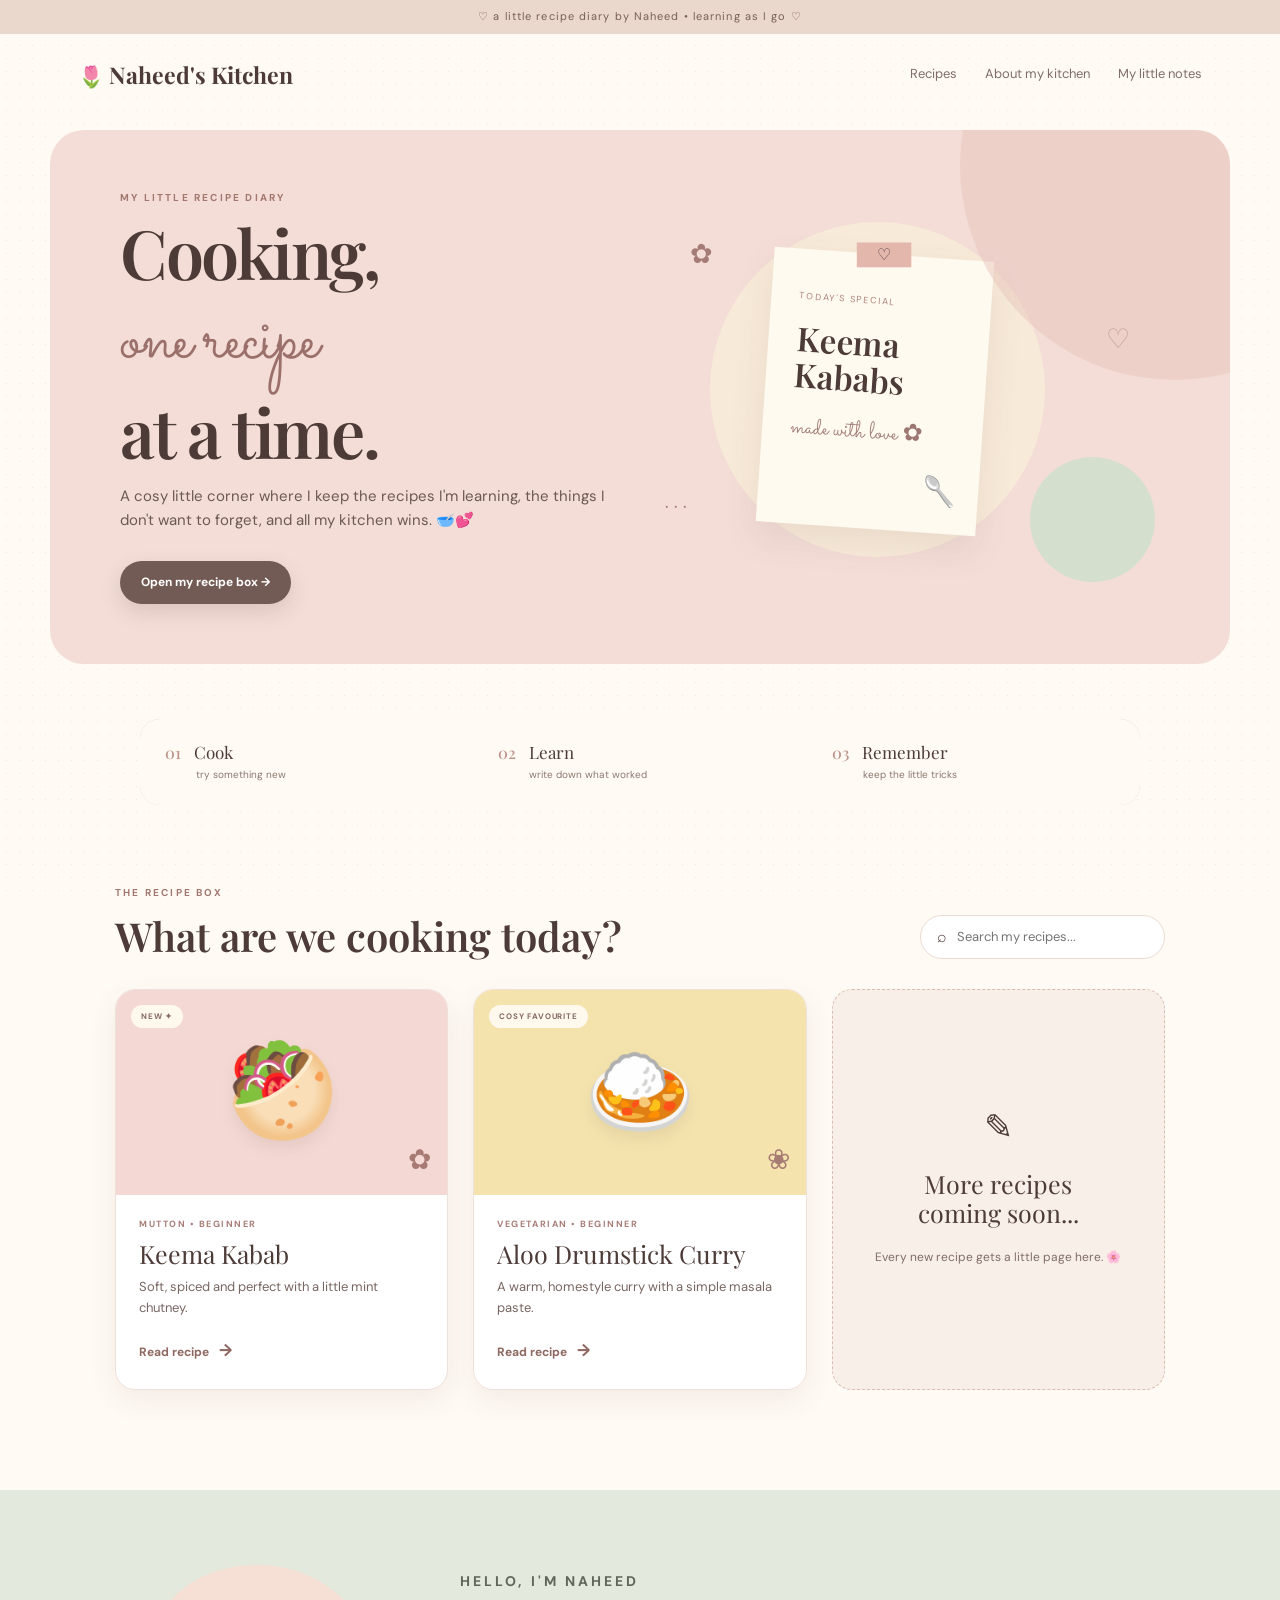
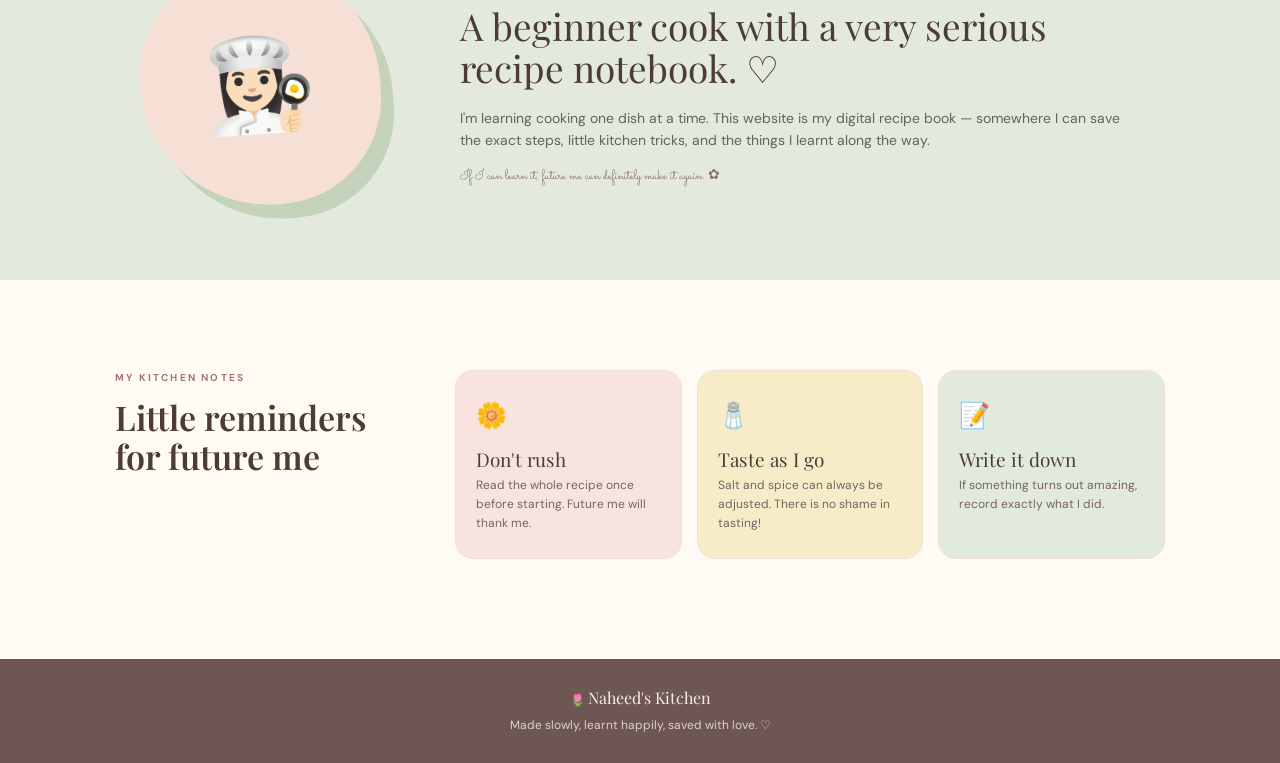
==== index.html @ 2483465f "Add files via upload" ====
<!DOCTYPE html>
<html lang="en">
<head>
  <meta charset="UTF-8">
  <meta name="viewport" content="width=device-width, initial-scale=1.0">
  <title>Naheed's Kitchen 🌸</title>
  <link rel="stylesheet" href="style.css">
</head>
<body><div class="top-note">♡ a little recipe diary by Naheed • learning as I go ♡</div><header class="site-header"><a class="logo" href="index.html"><span>🌷</span> Naheed's Kitchen</a><nav><a href="#recipes">Recipes</a><a href="#about">About my kitchen</a><a href="#notes">My little notes</a></nav></header><main><section class="hero"><div><p class="eyebrow">MY LITTLE RECIPE DIARY</p><h1>Cooking,<br><em>one recipe</em><br>at a time.</h1><p class="hero-text">A cosy little corner where I keep the recipes I'm learning, the things I don't want to forget, and all my kitchen wins. 🥣💕</p><a class="button" href="#recipes">Open my recipe box →</a></div><div class="hero-art"><div class="blob blob-one"></div><div class="blob blob-two"></div><div class="recipe-paper"><div class="paper-tape">♡</div><p class="paper-small">TODAY'S SPECIAL</p><h2>Keema<br>Kababs</h2><div class="scribble">made with love ✿</div><span class="paper-spoon">🥄</span></div><span class="doodle doodle-one">✿</span><span class="doodle doodle-two">♡</span><span class="doodle doodle-three">· · ·</span></div></section><section class="intro-strip"><div><span>01</span><strong>Cook</strong><small>try something new</small></div><div><span>02</span><strong>Learn</strong><small>write down what worked</small></div><div><span>03</span><strong>Remember</strong><small>keep the little tricks</small></div></section><section id="recipes" class="recipes-section"><div class="section-heading"><div><p class="eyebrow">THE RECIPE BOX</p><h2>What are we cooking today?</h2></div><div class="search-wrap"><span>⌕</span><input id="search" type="search" placeholder="Search my recipes..."></div></div><div id="recipe-grid" class="recipe-grid"><a class="recipe-card card-pink" data-name="keema kabab mutton beginner" href="recipes/01-keema-kabab.html"><div class="card-visual"><span class="pin">NEW ✦</span><div class="food-placeholder">🥙</div><span class="flower">✿</span></div><div class="card-content"><p class="card-category">MUTTON • BEGINNER</p><h3>Keema Kabab</h3><p>Soft, spiced and perfect with a little mint chutney.</p><span class="read">Read recipe <b>→</b></span></div></a><a class="recipe-card card-yellow" data-name="aloo drumstick curry vegetarian beginner" href="recipes/02-aloo-drumstick.html"><div class="card-visual"><span class="pin">COSY FAVOURITE</span><div class="food-placeholder">🍛</div><span class="flower">❀</span></div><div class="card-content"><p class="card-category">VEGETARIAN • BEGINNER</p><h3>Aloo Drumstick Curry</h3><p>A warm, homestyle curry with a simple masala paste.</p><span class="read">Read recipe <b>→</b></span></div></a><div class="coming-card"><span>✎</span><h3>More recipes<br>coming soon...</h3><p>Every new recipe gets a little page here. 🌸</p></div></div><p id="no-results" class="no-results">No recipe found — perhaps it's still cooking? 🥣</p></section><section id="about" class="about-section"><div class="about-card"><div class="about-photo">👩🏻‍🍳</div><div><p class="eyebrow">HELLO, I'M NAHEED</p><h2>A beginner cook with a very serious recipe notebook. ♡</h2><p>I'm learning cooking one dish at a time. This website is my digital recipe book — somewhere I can save the exact steps, little kitchen tricks, and the things I learnt along the way.</p><p class="hand-note">If I can learn it, future me can definitely make it again. ✿</p></div></div></section><section id="notes" class="notes-section"><div class="notes-title"><p class="eyebrow">MY KITCHEN NOTES</p><h2>Little reminders for future me</h2></div><div class="notes-grid"><div class="note"><span>🌼</span><h3>Don't rush</h3><p>Read the whole recipe once before starting. Future me will thank me.</p></div><div class="note"><span>🧂</span><h3>Taste as I go</h3><p>Salt and spice can always be adjusted. There is no shame in tasting!</p></div><div class="note"><span>📝</span><h3>Write it down</h3><p>If something turns out amazing, record exactly what I did.</p></div></div></section></main><footer><div>🌷 <strong>Naheed's Kitchen</strong></div><p>Made slowly, learnt happily, saved with love. ♡</p></footer><script src="script.js"></script></body>
</html>
---- style.css ----
@import url('https://fonts.googleapis.com/css2?family=DM+Sans:wght@400;500;600;700&family=Playfair+Display:wght@500;600;700&family=Sacramento&display=swap');
:root{--cream:#fffaf4;--white:#fffdf9;--ink:#4d3b38;--muted:#806d67;--rose:#e9beb7;--blush:#f5d9d4;--peach:#f5cdb5;--butter:#f2dfaa;--sage:#d4dfcd;--brown:#735b55}
*{box-sizing:border-box}html{scroll-behavior:smooth}body{margin:0;background:var(--cream);color:var(--ink);font-family:'DM Sans',sans-serif;line-height:1.6}body:before{content:'';position:fixed;inset:0;pointer-events:none;opacity:.2;background-image:radial-gradient(#b99a90 .45px,transparent .45px);background-size:13px 13px;z-index:-1}a{text-decoration:none;color:inherit}.top-note{text-align:center;background:#ead8cc;color:#785f58;font-size:11px;letter-spacing:.1em;padding:8px}.site-header{max-width:1180px;margin:auto;padding:25px 28px;display:flex;justify-content:space-between;align-items:center}.logo{font:700 23px 'Playfair Display',serif}.logo span{font-size:21px}nav{display:flex;gap:28px;font-size:13px;color:var(--muted)}nav a:hover{color:#ae776f}.hero{max-width:1180px;margin:15px auto 55px;padding:60px 70px;display:grid;grid-template-columns:1fr 1fr;align-items:center;overflow:hidden;border-radius:34px;background:#f3ddd6;position:relative}.hero:after{content:'';position:absolute;width:430px;height:430px;border-radius:50%;background:#e8c5bd;right:-160px;top:-180px;opacity:.5}.eyebrow{font-size:10px;letter-spacing:.22em;font-weight:700;color:#a27770;margin:0 0 12px}.hero h1{font:600 68px/1.01 'Playfair Display',serif;margin:0 0 18px;letter-spacing:-.035em}.hero h1 em{font:400 1.12em 'Sacramento',cursive;color:#9b706b}.hero-text{max-width:510px;color:#6d5954;font-size:15px}.button{display:inline-block;margin-top:14px;background:var(--brown);color:#fff;padding:12px 21px;border-radius:30px;font-size:12px;font-weight:700;box-shadow:0 8px 20px #765d5830}.hero-art{height:370px;position:relative}.blob{position:absolute;border-radius:50%}.blob-one{width:335px;height:335px;background:#f8ead8;left:70px;top:10px}.blob-two{width:125px;height:125px;background:var(--sage);right:5px;bottom:0}.recipe-paper{position:absolute;background:#fffaf0;width:220px;height:275px;left:125px;top:42px;transform:rotate(4deg);padding:40px 28px;box-shadow:0 15px 35px #765d581c}.paper-tape{position:absolute;top:-12px;left:82px;background:#e4b7ad;width:55px;height:25px;text-align:center;transform:rotate(-4deg)}.paper-small{font-size:9px;letter-spacing:.2em;color:#ad8178;margin:0}.recipe-paper h2{font:600 33px/1.08 'Playfair Display',serif;margin:18px 0}.scribble{font:24px 'Sacramento',cursive;color:#9d7771}.paper-spoon{position:absolute;right:22px;bottom:18px;font-size:28px}.doodle{position:absolute;color:#a47c75;font-size:27px}.doodle-one{top:20px;left:50px}.doodle-two{right:30px;top:105px}.doodle-three{left:25px;bottom:60px;font-size:18px}.intro-strip{max-width:1000px;margin:0 auto 80px;display:grid;grid-template-columns:repeat(3,1fr);background:#dfc9bd;border-radius:20px;overflow:hidden}.intro-strip div{background:#fffaf4;padding:22px 25px}.intro-strip span{font:500 16px 'Playfair Display';color:#bd938a;margin-right:13px}.intro-strip strong{font:17px 'Playfair Display'}.intro-strip small{display:block;margin-left:31px;color:#8b7771;font-size:10px}.recipes-section,.notes-section{max-width:1100px;margin:0 auto 100px;padding:0 25px}.section-heading{display:flex;justify-content:space-between;align-items:end;margin-bottom:30px}.section-heading h2,.notes-title h2{font:600 40px/1.15 'Playfair Display';margin:0}.search-wrap{background:#fff;border:1px solid #eadbd3;border-radius:30px;padding:8px 16px;display:flex;align-items:center;gap:8px;width:245px}.search-wrap input{border:0;outline:0;background:transparent;width:100%;font:13px 'DM Sans';color:var(--ink)}.recipe-grid{display:grid;grid-template-columns:repeat(3,1fr);gap:25px}.recipe-card{background:#fff;border-radius:20px;overflow:hidden;border:1px solid #eee1da;transition:.25s;box-shadow:0 10px 28px #6f514916}.recipe-card:hover{transform:translateY(-6px);box-shadow:0 16px 34px #6f514921}.card-visual{height:205px;position:relative;display:flex;align-items:center;justify-content:center}.card-pink .card-visual{background:#f4d8d3}.card-yellow .card-visual{background:#f4e3ad}.food-placeholder{font-size:90px;filter:drop-shadow(0 8px 7px #6f514918)}.pin{position:absolute;top:15px;left:15px;background:#fff8ed;border-radius:20px;padding:5px 10px;font-size:8px;letter-spacing:.1em;color:#846a62;font-weight:700}.flower{position:absolute;right:16px;bottom:12px;font-size:28px;color:#a77a74}.card-content{padding:22px 23px 25px}.card-category{font-size:9px;letter-spacing:.17em;font-weight:700;color:#a77d76;margin:0 0 6px}.card-content h3{font:25px 'Playfair Display';margin:0 0 7px}.card-content p:not(.card-category){font-size:13px;color:#786661;margin:0 0 18px}.read{font-size:12px;font-weight:700;color:#8e6861}.read b{font-size:17px;margin-left:7px}.coming-card{border:1.5px dashed #d7bdb4;border-radius:20px;padding:30px;background:#f8efe8;display:flex;flex-direction:column;justify-content:center;min-height:380px;text-align:center}.coming-card>span{font-size:35px}.coming-card h3{font:25px/1.15 'Playfair Display';margin:15px 0 8px}.coming-card p{font-size:12px;color:#806d67}.no-results{display:none;text-align:center;padding:30px;color:#846f69}.about-section{background:#e3e9dc;padding:75px 25px;margin-bottom:90px}.about-card{max-width:1000px;margin:auto;display:grid;grid-template-columns:260px 1fr;gap:60px;align-items:center}.about-photo{width:240px;height:240px;border-radius:48% 52% 45% 55%;background:#f6dfd4;display:grid;place-items:center;font-size:90px;transform:rotate(-4deg);box-shadow:12px 15px 0 #c5d2bc}.about-card h2{font:37px/1.15 'Playfair Display';margin:0 0 17px}.about-card p{font-size:14px;color:#5f665a}.hand-note{font:27px 'Sacramento';color:#897267!important}.notes-section{display:grid;grid-template-columns:280px 1fr;gap:60px}.notes-title h2{font-size:34px}.notes-grid{display:grid;grid-template-columns:repeat(3,1fr);gap:15px}.note{background:#fff;border-radius:18px;padding:25px 20px;border:1px solid #eee0d9}.note:nth-child(1){background:#f8e3df}.note:nth-child(2){background:#f6edc8}.note:nth-child(3){background:#e2eadc}.note span{font-size:25px}.note h3{font:19px 'Playfair Display';margin:10px 0 4px}.note p{font-size:12px;color:#75655f;margin:0}footer{background:#6e5752;color:#f8eee9;padding:28px;text-align:center;font-size:12px}footer strong{font:16px 'Playfair Display'}footer p{margin:5px 0 0;opacity:.8}@media(max-width:850px){.site-header{padding:20px}.site-header nav{display:none}.hero{grid-template-columns:1fr;padding:45px 30px}.hero h1{font-size:56px}.hero-art{margin-top:25px;height:330px}.recipe-paper{left:50%;transform:translateX(-50%) rotate(4deg)}.blob-one{left:50%;transform:translateX(-50%)}.intro-strip{margin-left:20px;margin-right:20px}.recipe-grid{grid-template-columns:1fr 1fr}.about-card{grid-template-columns:1fr;gap:30px}.about-photo{margin:auto}.notes-section{grid-template-columns:1fr}.notes-grid{grid-template-columns:1fr 1fr}}@media(max-width:560px){.hero{margin:10px 12px 45px;border-radius:25px}.hero h1{font-size:48px}.hero-art{height:290px}.recipe-paper{width:195px;height:245px;padding:35px 23px}.recipe-paper h2{font-size:29px}.intro-strip{grid-template-columns:1fr;margin-bottom:55px}.intro-strip div{padding:15px 20px}.recipe-grid,.notes-grid{grid-template-columns:1fr}.section-heading{display:block}.section-heading h2{font-size:32px;margin-bottom:20px}.search-wrap{width:100%}.about-card h2{font-size:31px}.recipes-section,.notes-section{margin-bottom:65px}}
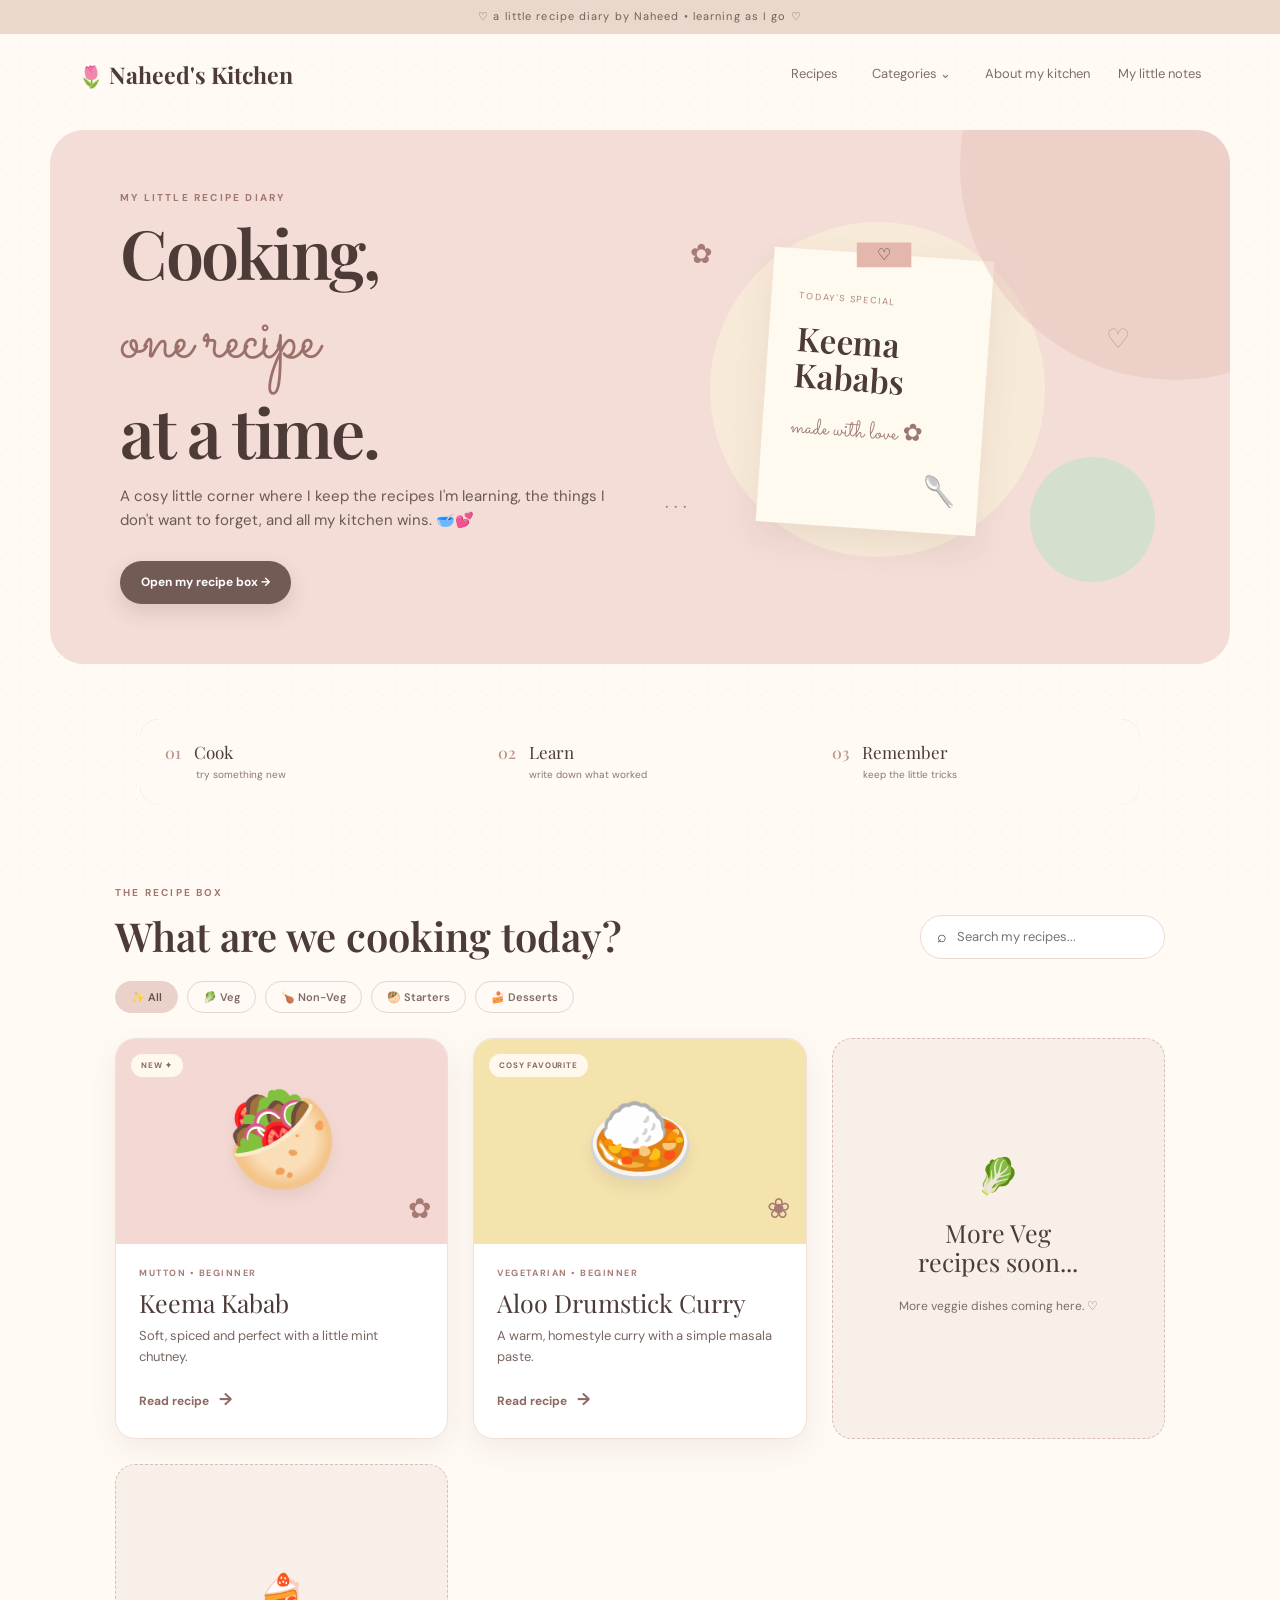
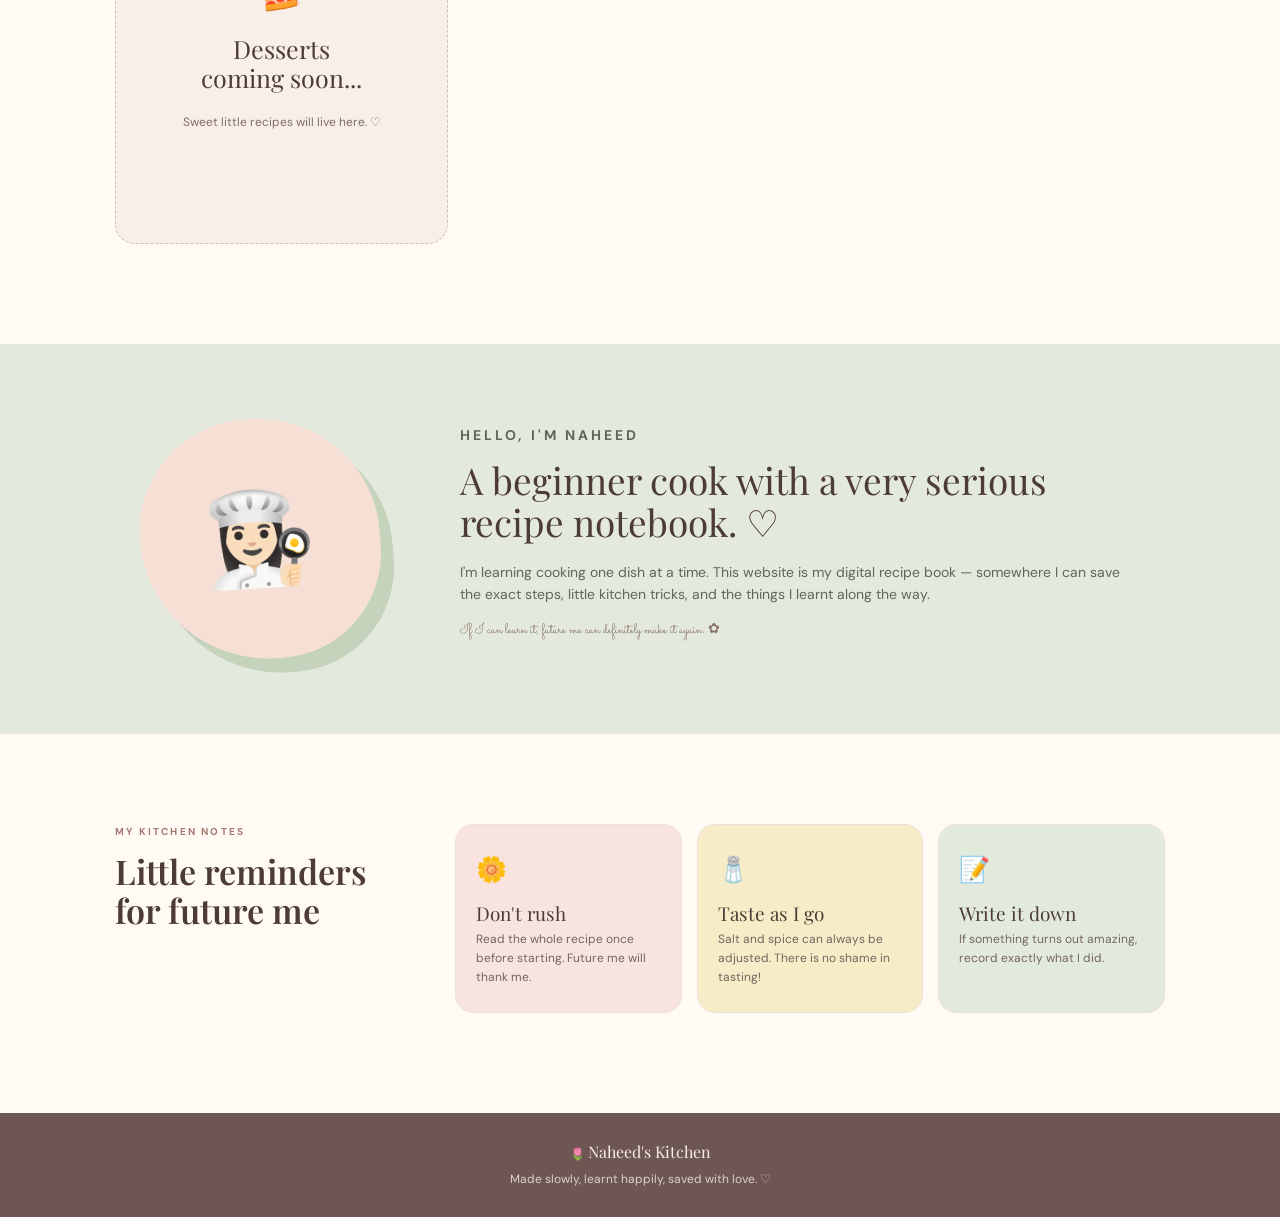
==== commit 8b4dda57: "Add files via upload" ====
--- a/index.html
+++ b/index.html
@@ -6,5 +6,25 @@
   <title>Naheed's Kitchen 🌸</title>
   <link rel="stylesheet" href="style.css">
 </head>
-<body><div class="top-note">♡ a little recipe diary by Naheed • learning as I go ♡</div><header class="site-header"><a class="logo" href="index.html"><span>🌷</span> Naheed's Kitchen</a><nav><a href="#recipes">Recipes</a><a href="#about">About my kitchen</a><a href="#notes">My little notes</a></nav></header><main><section class="hero"><div><p class="eyebrow">MY LITTLE RECIPE DIARY</p><h1>Cooking,<br><em>one recipe</em><br>at a time.</h1><p class="hero-text">A cosy little corner where I keep the recipes I'm learning, the things I don't want to forget, and all my kitchen wins. 🥣💕</p><a class="button" href="#recipes">Open my recipe box →</a></div><div class="hero-art"><div class="blob blob-one"></div><div class="blob blob-two"></div><div class="recipe-paper"><div class="paper-tape">♡</div><p class="paper-small">TODAY'S SPECIAL</p><h2>Keema<br>Kababs</h2><div class="scribble">made with love ✿</div><span class="paper-spoon">🥄</span></div><span class="doodle doodle-one">✿</span><span class="doodle doodle-two">♡</span><span class="doodle doodle-three">· · ·</span></div></section><section class="intro-strip"><div><span>01</span><strong>Cook</strong><small>try something new</small></div><div><span>02</span><strong>Learn</strong><small>write down what worked</small></div><div><span>03</span><strong>Remember</strong><small>keep the little tricks</small></div></section><section id="recipes" class="recipes-section"><div class="section-heading"><div><p class="eyebrow">THE RECIPE BOX</p><h2>What are we cooking today?</h2></div><div class="search-wrap"><span>⌕</span><input id="search" type="search" placeholder="Search my recipes..."></div></div><div id="recipe-grid" class="recipe-grid"><a class="recipe-card card-pink" data-name="keema kabab mutton beginner" href="recipes/01-keema-kabab.html"><div class="card-visual"><span class="pin">NEW ✦</span><div class="food-placeholder">🥙</div><span class="flower">✿</span></div><div class="card-content"><p class="card-category">MUTTON • BEGINNER</p><h3>Keema Kabab</h3><p>Soft, spiced and perfect with a little mint chutney.</p><span class="read">Read recipe <b>→</b></span></div></a><a class="recipe-card card-yellow" data-name="aloo drumstick curry vegetarian beginner" href="recipes/02-aloo-drumstick.html"><div class="card-visual"><span class="pin">COSY FAVOURITE</span><div class="food-placeholder">🍛</div><span class="flower">❀</span></div><div class="card-content"><p class="card-category">VEGETARIAN • BEGINNER</p><h3>Aloo Drumstick Curry</h3><p>A warm, homestyle curry with a simple masala paste.</p><span class="read">Read recipe <b>→</b></span></div></a><div class="coming-card"><span>✎</span><h3>More recipes<br>coming soon...</h3><p>Every new recipe gets a little page here. 🌸</p></div></div><p id="no-results" class="no-results">No recipe found — perhaps it's still cooking? 🥣</p></section><section id="about" class="about-section"><div class="about-card"><div class="about-photo">👩🏻‍🍳</div><div><p class="eyebrow">HELLO, I'M NAHEED</p><h2>A beginner cook with a very serious recipe notebook. ♡</h2><p>I'm learning cooking one dish at a time. This website is my digital recipe book — somewhere I can save the exact steps, little kitchen tricks, and the things I learnt along the way.</p><p class="hand-note">If I can learn it, future me can definitely make it again. ✿</p></div></div></section><section id="notes" class="notes-section"><div class="notes-title"><p class="eyebrow">MY KITCHEN NOTES</p><h2>Little reminders for future me</h2></div><div class="notes-grid"><div class="note"><span>🌼</span><h3>Don't rush</h3><p>Read the whole recipe once before starting. Future me will thank me.</p></div><div class="note"><span>🧂</span><h3>Taste as I go</h3><p>Salt and spice can always be adjusted. There is no shame in tasting!</p></div><div class="note"><span>📝</span><h3>Write it down</h3><p>If something turns out amazing, record exactly what I did.</p></div></div></section></main><footer><div>🌷 <strong>Naheed's Kitchen</strong></div><p>Made slowly, learnt happily, saved with love. ♡</p></footer><script src="script.js"></script></body>
+<body><div class="top-note">♡ a little recipe diary by Naheed • learning as I go ♡</div><header class="site-header"><a class="logo" href="index.html"><span>🌷</span> Naheed's Kitchen</a><nav>
+<a href="#recipes">Recipes</a>
+<div class="category-menu"><button class="category-button">Categories ⌄</button>
+<div class="category-dropdown">
+<a href="#recipes" data-filter="all">✨ All Recipes</a>
+<a href="#recipes" data-filter="veg">🥬 Veg</a>
+<a href="#recipes" data-filter="nonveg">🍗 Non-Veg</a>
+<a href="#recipes" data-filter="starter">🥙 Starters</a>
+<a href="#recipes" data-filter="dessert">🍰 Desserts</a>
+</div></div>
+<a href="#about">About my kitchen</a><a href="#notes">My little notes</a></nav></header><main><section class="hero"><div><p class="eyebrow">MY LITTLE RECIPE DIARY</p><h1>Cooking,<br><em>one recipe</em><br>at a time.</h1><p class="hero-text">A cosy little corner where I keep the recipes I'm learning, the things I don't want to forget, and all my kitchen wins. 🥣💕</p><a class="button" href="#recipes">Open my recipe box →</a></div><div class="hero-art"><div class="blob blob-one"></div><div class="blob blob-two"></div><div class="recipe-paper"><div class="paper-tape">♡</div><p class="paper-small">TODAY'S SPECIAL</p><h2>Keema<br>Kababs</h2><div class="scribble">made with love ✿</div><span class="paper-spoon">🥄</span></div><span class="doodle doodle-one">✿</span><span class="doodle doodle-two">♡</span><span class="doodle doodle-three">· · ·</span></div></section><section class="intro-strip"><div><span>01</span><strong>Cook</strong><small>try something new</small></div><div><span>02</span><strong>Learn</strong><small>write down what worked</small></div><div><span>03</span><strong>Remember</strong><small>keep the little tricks</small></div></section><section id="recipes" class="recipes-section"><div class="section-heading"><div><p class="eyebrow">THE RECIPE BOX</p><h2>What are we cooking today?</h2></div><div class="search-wrap"><span>⌕</span><input id="search" type="search" placeholder="Search my recipes..."></div></div><div class="category-pills">
+<button class="active" data-filter="all">✨ All</button>
+<button data-filter="veg">🥬 Veg</button>
+<button data-filter="nonveg">🍗 Non-Veg</button>
+<button data-filter="starter">🥙 Starters</button>
+<button data-filter="dessert">🍰 Desserts</button>
+</div>
+<div id="recipe-grid" class="recipe-grid"><a class="recipe-card card-pink" data-name="keema kabab mutton beginner nonveg starter" data-category="nonveg starter" href="recipes/01-keema-kabab.html"><div class="card-visual"><span class="pin">NEW ✦</span><div class="food-placeholder">🥙</div><span class="flower">✿</span></div><div class="card-content"><p class="card-category">MUTTON • BEGINNER</p><h3>Keema Kabab</h3><p>Soft, spiced and perfect with a little mint chutney.</p><span class="read">Read recipe <b>→</b></span></div></a><a class="recipe-card card-yellow" data-name="aloo drumstick curry vegetarian beginner veg" data-category="veg" href="recipes/02-aloo-drumstick.html"><div class="card-visual"><span class="pin">COSY FAVOURITE</span><div class="food-placeholder">🍛</div><span class="flower">❀</span></div><div class="card-content"><p class="card-category">VEGETARIAN • BEGINNER</p><h3>Aloo Drumstick Curry</h3><p>A warm, homestyle curry with a simple masala paste.</p><span class="read">Read recipe <b>→</b></span></div></a><div class="coming-card category-coming" data-category="veg"><span>🥬</span>
+<h3>More Veg<br>recipes soon...</h3><p>More veggie dishes coming here. ♡</p></div>
+<div class="coming-card category-coming" data-category="dessert"><span>🍰</span>
+<h3>Desserts<br>coming soon...</h3><p>Sweet little recipes will live here. ♡</p></div></div><p id="no-results" class="no-results">No recipe found — perhaps it's still cooking? 🥣</p></section><section id="about" class="about-section"><div class="about-card"><div class="about-photo">👩🏻‍🍳</div><div><p class="eyebrow">HELLO, I'M NAHEED</p><h2>A beginner cook with a very serious recipe notebook. ♡</h2><p>I'm learning cooking one dish at a time. This website is my digital recipe book — somewhere I can save the exact steps, little kitchen tricks, and the things I learnt along the way.</p><p class="hand-note">If I can learn it, future me can definitely make it again. ✿</p></div></div></section><section id="notes" class="notes-section"><div class="notes-title"><p class="eyebrow">MY KITCHEN NOTES</p><h2>Little reminders for future me</h2></div><div class="notes-grid"><div class="note"><span>🌼</span><h3>Don't rush</h3><p>Read the whole recipe once before starting. Future me will thank me.</p></div><div class="note"><span>🧂</span><h3>Taste as I go</h3><p>Salt and spice can always be adjusted. There is no shame in tasting!</p></div><div class="note"><span>📝</span><h3>Write it down</h3><p>If something turns out amazing, record exactly what I did.</p></div></div></section></main><footer><div>🌷 <strong>Naheed's Kitchen</strong></div><p>Made slowly, learnt happily, saved with love. ♡</p></footer><script src="script.js"></script></body>
 </html>
--- a/style.css
+++ b/style.css
@@ -1,3 +1,13 @@
 @import url('https://fonts.googleapis.com/css2?family=DM+Sans:wght@400;500;600;700&family=Playfair+Display:wght@500;600;700&family=Sacramento&display=swap');
 :root{--cream:#fffaf4;--white:#fffdf9;--ink:#4d3b38;--muted:#806d67;--rose:#e9beb7;--blush:#f5d9d4;--peach:#f5cdb5;--butter:#f2dfaa;--sage:#d4dfcd;--brown:#735b55}
 *{box-sizing:border-box}html{scroll-behavior:smooth}body{margin:0;background:var(--cream);color:var(--ink);font-family:'DM Sans',sans-serif;line-height:1.6}body:before{content:'';position:fixed;inset:0;pointer-events:none;opacity:.2;background-image:radial-gradient(#b99a90 .45px,transparent .45px);background-size:13px 13px;z-index:-1}a{text-decoration:none;color:inherit}.top-note{text-align:center;background:#ead8cc;color:#785f58;font-size:11px;letter-spacing:.1em;padding:8px}.site-header{max-width:1180px;margin:auto;padding:25px 28px;display:flex;justify-content:space-between;align-items:center}.logo{font:700 23px 'Playfair Display',serif}.logo span{font-size:21px}nav{display:flex;gap:28px;font-size:13px;color:var(--muted)}nav a:hover{color:#ae776f}.hero{max-width:1180px;margin:15px auto 55px;padding:60px 70px;display:grid;grid-template-columns:1fr 1fr;align-items:center;overflow:hidden;border-radius:34px;background:#f3ddd6;position:relative}.hero:after{content:'';position:absolute;width:430px;height:430px;border-radius:50%;background:#e8c5bd;right:-160px;top:-180px;opacity:.5}.eyebrow{font-size:10px;letter-spacing:.22em;font-weight:700;color:#a27770;margin:0 0 12px}.hero h1{font:600 68px/1.01 'Playfair Display',serif;margin:0 0 18px;letter-spacing:-.035em}.hero h1 em{font:400 1.12em 'Sacramento',cursive;color:#9b706b}.hero-text{max-width:510px;color:#6d5954;font-size:15px}.button{display:inline-block;margin-top:14px;background:var(--brown);color:#fff;padding:12px 21px;border-radius:30px;font-size:12px;font-weight:700;box-shadow:0 8px 20px #765d5830}.hero-art{height:370px;position:relative}.blob{position:absolute;border-radius:50%}.blob-one{width:335px;height:335px;background:#f8ead8;left:70px;top:10px}.blob-two{width:125px;height:125px;background:var(--sage);right:5px;bottom:0}.recipe-paper{position:absolute;background:#fffaf0;width:220px;height:275px;left:125px;top:42px;transform:rotate(4deg);padding:40px 28px;box-shadow:0 15px 35px #765d581c}.paper-tape{position:absolute;top:-12px;left:82px;background:#e4b7ad;width:55px;height:25px;text-align:center;transform:rotate(-4deg)}.paper-small{font-size:9px;letter-spacing:.2em;color:#ad8178;margin:0}.recipe-paper h2{font:600 33px/1.08 'Playfair Display',serif;margin:18px 0}.scribble{font:24px 'Sacramento',cursive;color:#9d7771}.paper-spoon{position:absolute;right:22px;bottom:18px;font-size:28px}.doodle{position:absolute;color:#a47c75;font-size:27px}.doodle-one{top:20px;left:50px}.doodle-two{right:30px;top:105px}.doodle-three{left:25px;bottom:60px;font-size:18px}.intro-strip{max-width:1000px;margin:0 auto 80px;display:grid;grid-template-columns:repeat(3,1fr);background:#dfc9bd;border-radius:20px;overflow:hidden}.intro-strip div{background:#fffaf4;padding:22px 25px}.intro-strip span{font:500 16px 'Playfair Display';color:#bd938a;margin-right:13px}.intro-strip strong{font:17px 'Playfair Display'}.intro-strip small{display:block;margin-left:31px;color:#8b7771;font-size:10px}.recipes-section,.notes-section{max-width:1100px;margin:0 auto 100px;padding:0 25px}.section-heading{display:flex;justify-content:space-between;align-items:end;margin-bottom:30px}.section-heading h2,.notes-title h2{font:600 40px/1.15 'Playfair Display';margin:0}.search-wrap{background:#fff;border:1px solid #eadbd3;border-radius:30px;padding:8px 16px;display:flex;align-items:center;gap:8px;width:245px}.search-wrap input{border:0;outline:0;background:transparent;width:100%;font:13px 'DM Sans';color:var(--ink)}.recipe-grid{display:grid;grid-template-columns:repeat(3,1fr);gap:25px}.recipe-card{background:#fff;border-radius:20px;overflow:hidden;border:1px solid #eee1da;transition:.25s;box-shadow:0 10px 28px #6f514916}.recipe-card:hover{transform:translateY(-6px);box-shadow:0 16px 34px #6f514921}.card-visual{height:205px;position:relative;display:flex;align-items:center;justify-content:center}.card-pink .card-visual{background:#f4d8d3}.card-yellow .card-visual{background:#f4e3ad}.food-placeholder{font-size:90px;filter:drop-shadow(0 8px 7px #6f514918)}.pin{position:absolute;top:15px;left:15px;background:#fff8ed;border-radius:20px;padding:5px 10px;font-size:8px;letter-spacing:.1em;color:#846a62;font-weight:700}.flower{position:absolute;right:16px;bottom:12px;font-size:28px;color:#a77a74}.card-content{padding:22px 23px 25px}.card-category{font-size:9px;letter-spacing:.17em;font-weight:700;color:#a77d76;margin:0 0 6px}.card-content h3{font:25px 'Playfair Display';margin:0 0 7px}.card-content p:not(.card-category){font-size:13px;color:#786661;margin:0 0 18px}.read{font-size:12px;font-weight:700;color:#8e6861}.read b{font-size:17px;margin-left:7px}.coming-card{border:1.5px dashed #d7bdb4;border-radius:20px;padding:30px;background:#f8efe8;display:flex;flex-direction:column;justify-content:center;min-height:380px;text-align:center}.coming-card>span{font-size:35px}.coming-card h3{font:25px/1.15 'Playfair Display';margin:15px 0 8px}.coming-card p{font-size:12px;color:#806d67}.no-results{display:none;text-align:center;padding:30px;color:#846f69}.about-section{background:#e3e9dc;padding:75px 25px;margin-bottom:90px}.about-card{max-width:1000px;margin:auto;display:grid;grid-template-columns:260px 1fr;gap:60px;align-items:center}.about-photo{width:240px;height:240px;border-radius:48% 52% 45% 55%;background:#f6dfd4;display:grid;place-items:center;font-size:90px;transform:rotate(-4deg);box-shadow:12px 15px 0 #c5d2bc}.about-card h2{font:37px/1.15 'Playfair Display';margin:0 0 17px}.about-card p{font-size:14px;color:#5f665a}.hand-note{font:27px 'Sacramento';color:#897267!important}.notes-section{display:grid;grid-template-columns:280px 1fr;gap:60px}.notes-title h2{font-size:34px}.notes-grid{display:grid;grid-template-columns:repeat(3,1fr);gap:15px}.note{background:#fff;border-radius:18px;padding:25px 20px;border:1px solid #eee0d9}.note:nth-child(1){background:#f8e3df}.note:nth-child(2){background:#f6edc8}.note:nth-child(3){background:#e2eadc}.note span{font-size:25px}.note h3{font:19px 'Playfair Display';margin:10px 0 4px}.note p{font-size:12px;color:#75655f;margin:0}footer{background:#6e5752;color:#f8eee9;padding:28px;text-align:center;font-size:12px}footer strong{font:16px 'Playfair Display'}footer p{margin:5px 0 0;opacity:.8}@media(max-width:850px){.site-header{padding:20px}.site-header nav{display:none}.hero{grid-template-columns:1fr;padding:45px 30px}.hero h1{font-size:56px}.hero-art{margin-top:25px;height:330px}.recipe-paper{left:50%;transform:translateX(-50%) rotate(4deg)}.blob-one{left:50%;transform:translateX(-50%)}.intro-strip{margin-left:20px;margin-right:20px}.recipe-grid{grid-template-columns:1fr 1fr}.about-card{grid-template-columns:1fr;gap:30px}.about-photo{margin:auto}.notes-section{grid-template-columns:1fr}.notes-grid{grid-template-columns:1fr 1fr}}@media(max-width:560px){.hero{margin:10px 12px 45px;border-radius:25px}.hero h1{font-size:48px}.hero-art{height:290px}.recipe-paper{width:195px;height:245px;padding:35px 23px}.recipe-paper h2{font-size:29px}.intro-strip{grid-template-columns:1fr;margin-bottom:55px}.intro-strip div{padding:15px 20px}.recipe-grid,.notes-grid{grid-template-columns:1fr}.section-heading{display:block}.section-heading h2{font-size:32px;margin-bottom:20px}.search-wrap{width:100%}.about-card h2{font-size:31px}.recipes-section,.notes-section{margin-bottom:65px}}
+
+.category-menu{position:relative}.category-button{border:0;background:transparent;color:var(--muted);font:13px "DM Sans";cursor:pointer}
+.category-dropdown{display:none;position:absolute;top:26px;left:-15px;min-width:180px;background:#fffaf5;border:1px solid #eadbd3;border-radius:16px;padding:8px;box-shadow:0 15px 30px #6f51491c;z-index:50}
+.category-menu:hover .category-dropdown,.category-menu:focus-within .category-dropdown{display:block}
+.category-dropdown a{display:block;padding:9px 12px;border-radius:10px;font-size:12px;color:#725f59}
+.category-dropdown a:hover{background:#f5e2dc}
+.category-pills{display:flex;gap:9px;flex-wrap:wrap;margin:-8px 0 25px}
+.category-pills button{border:1px solid #e5d5ce;background:#fffaf5;color:#806b65;border-radius:25px;padding:8px 15px;font:600 11px "DM Sans";cursor:pointer}
+.category-pills button:hover,.category-pills button.active{background:#ead1ca;border-color:#ead1ca;color:#674f4a}
+.category-coming{min-height:380px}
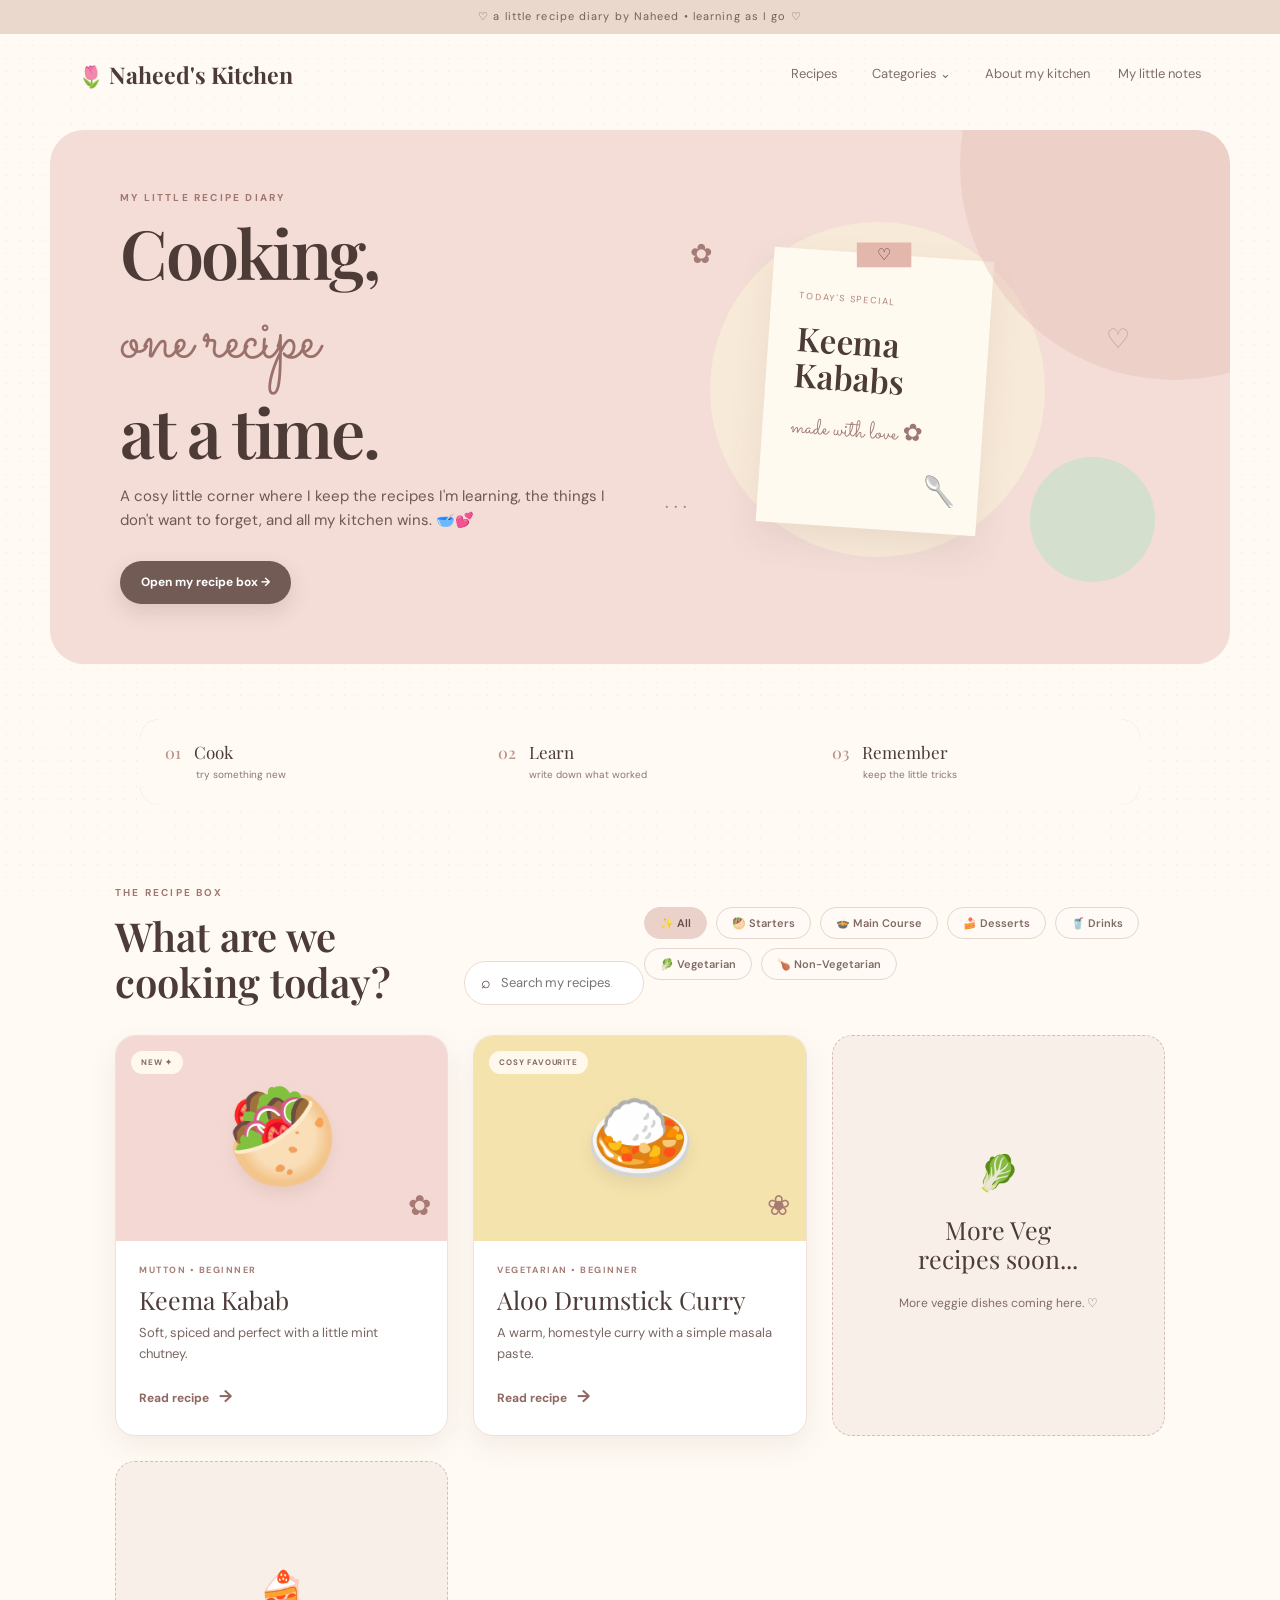
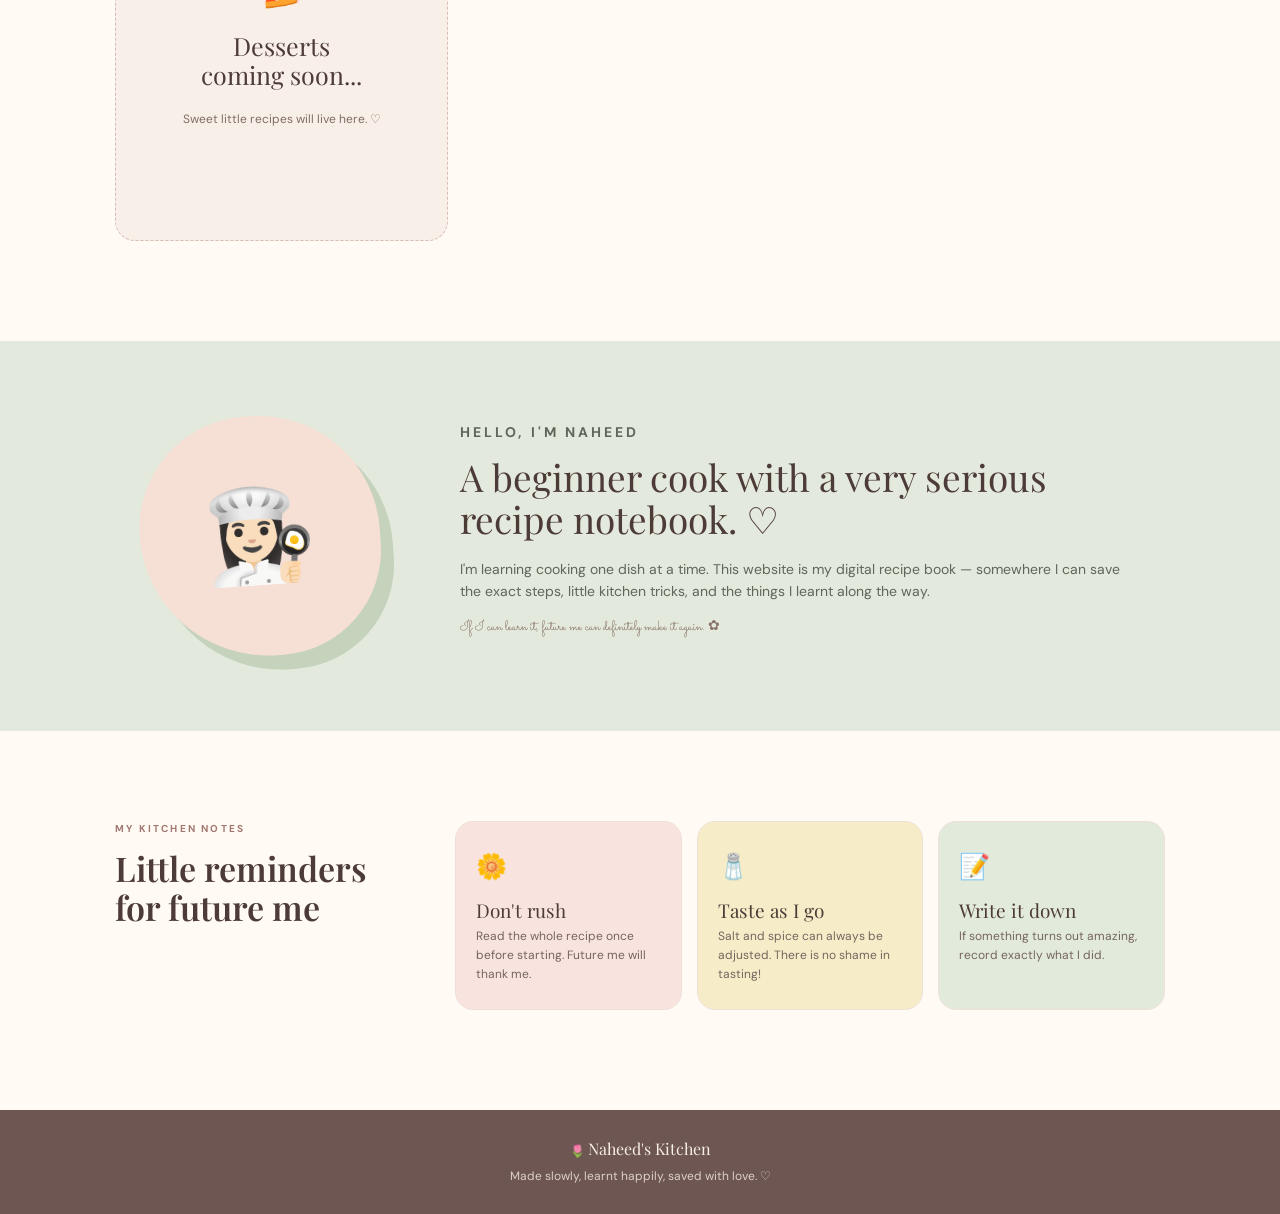
==== commit c80e21ad: "Update index.html" ====
--- a/index.html
+++ b/index.html
@@ -10,19 +10,52 @@
 <a href="#recipes">Recipes</a>
 <div class="category-menu"><button class="category-button">Categories ⌄</button>
 <div class="category-dropdown">
-<a href="#recipes" data-filter="all">✨ All Recipes</a>
-<a href="#recipes" data-filter="veg">🥬 Veg</a>
-<a href="#recipes" data-filter="nonveg">🍗 Non-Veg</a>
-<a href="#recipes" data-filter="starter">🥙 Starters</a>
-<a href="#recipes" data-filter="dessert">🍰 Desserts</a>
+  <a href="#recipes" data-filter="all">✨ All Recipes</a>
+
+  <div class="submenu-title">CATEGORY</div>
+
+  <a href="#recipes" data-filter="starter">🥙 Starters</a>
+  <a href="#recipes" data-filter="main">🍲 Main Course</a>
+  <a href="#recipes" data-filter="dessert">🍰 Desserts</a>
+  <a href="#recipes" data-filter="drinks">🥤 Drinks</a>
+
+  <div class="submenu-title">DIET</div>
+
+  <a href="#recipes" data-filter="veg">🥬 Vegetarian</a>
+  <a href="#recipes" data-filter="nonveg">🍗 Non-Vegetarian</a>
 </div></div>
-<a href="#about">About my kitchen</a><a href="#notes">My little notes</a></nav></header><main><section class="hero"><div><p class="eyebrow">MY LITTLE RECIPE DIARY</p><h1>Cooking,<br><em>one recipe</em><br>at a time.</h1><p class="hero-text">A cosy little corner where I keep the recipes I'm learning, the things I don't want to forget, and all my kitchen wins. 🥣💕</p><a class="button" href="#recipes">Open my recipe box →</a></div><div class="hero-art"><div class="blob blob-one"></div><div class="blob blob-two"></div><div class="recipe-paper"><div class="paper-tape">♡</div><p class="paper-small">TODAY'S SPECIAL</p><h2>Keema<br>Kababs</h2><div class="scribble">made with love ✿</div><span class="paper-spoon">🥄</span></div><span class="doodle doodle-one">✿</span><span class="doodle doodle-two">♡</span><span class="doodle doodle-three">· · ·</span></div></section><section class="intro-strip"><div><span>01</span><strong>Cook</strong><small>try something new</small></div><div><span>02</span><strong>Learn</strong><small>write down what worked</small></div><div><span>03</span><strong>Remember</strong><small>keep the little tricks</small></div></section><section id="recipes" class="recipes-section"><div class="section-heading"><div><p class="eyebrow">THE RECIPE BOX</p><h2>What are we cooking today?</h2></div><div class="search-wrap"><span>⌕</span><input id="search" type="search" placeholder="Search my recipes..."></div></div><div class="category-pills">
-<button class="active" data-filter="all">✨ All</button>
-<button data-filter="veg">🥬 Veg</button>
-<button data-filter="nonveg">🍗 Non-Veg</button>
-<button data-filter="starter">🥙 Starters</button>
-<button data-filter="dessert">🍰 Desserts</button>
-</div>
+<a href="#about">About my kitchen</a><a href="#notes">My little notes</a></nav></header><main><section class="hero"><div><p class="eyebrow">MY LITTLE RECIPE DIARY</p><h1>Cooking,<br><em>one recipe</em><br>at a time.</h1><p class="hero-text">A cosy little corner where I keep the recipes I'm learning, the things I don't want to forget, and all my kitchen wins. 🥣💕</p><a class="button" href="#recipes">Open my recipe box →</a></div><div class="hero-art"><div class="blob blob-one"></div><div class="blob blob-two"></div><div class="recipe-paper"><div class="paper-tape">♡</div><p class="paper-small">TODAY'S SPECIAL</p><h2>Keema<br>Kababs</h2><div class="scribble">made with love ✿</div><span class="paper-spoon">🥄</span></div><span class="doodle doodle-one">✿</span><span class="doodle doodle-two">♡</span><span class="doodle doodle-three">· · ·</span></div></section><section class="intro-strip"><div><span>01</span><strong>Cook</strong><small>try something new</small></div><div><span>02</span><strong>Learn</strong><small>write down what worked</small></div><div><span>03</span><strong>Remember</strong><small>keep the little tricks</small></div></section><section id="recipes" class="recipes-section"><div class="section-heading"><div><p class="eyebrow">THE RECIPE BOX</p><h2>What are we cooking today?</h2></div><div class="search-wrap"><span>⌕</span><input id="search" type="search" placeholder="Search my recipes..."></div>
+<div class="category-pills">
+
+  <button class="active" data-filter="all">
+    ✨ All
+  </button>
+
+  <button data-filter="starter">
+    🥙 Starters
+  </button>
+
+  <button data-filter="main">
+    🍲 Main Course
+  </button>
+
+  <button data-filter="dessert">
+    🍰 Desserts
+  </button>
+
+  <button data-filter="drinks">
+    🥤 Drinks
+  </button>
+
+  <button data-filter="veg">
+    🥬 Vegetarian
+  </button>
+
+  <button data-filter="nonveg">
+    🍗 Non-Vegetarian
+  </button>
+
+</div></div>
 <div id="recipe-grid" class="recipe-grid"><a class="recipe-card card-pink" data-name="keema kabab mutton beginner nonveg starter" data-category="nonveg starter" href="recipes/01-keema-kabab.html"><div class="card-visual"><span class="pin">NEW ✦</span><div class="food-placeholder">🥙</div><span class="flower">✿</span></div><div class="card-content"><p class="card-category">MUTTON • BEGINNER</p><h3>Keema Kabab</h3><p>Soft, spiced and perfect with a little mint chutney.</p><span class="read">Read recipe <b>→</b></span></div></a><a class="recipe-card card-yellow" data-name="aloo drumstick curry vegetarian beginner veg" data-category="veg" href="recipes/02-aloo-drumstick.html"><div class="card-visual"><span class="pin">COSY FAVOURITE</span><div class="food-placeholder">🍛</div><span class="flower">❀</span></div><div class="card-content"><p class="card-category">VEGETARIAN • BEGINNER</p><h3>Aloo Drumstick Curry</h3><p>A warm, homestyle curry with a simple masala paste.</p><span class="read">Read recipe <b>→</b></span></div></a><div class="coming-card category-coming" data-category="veg"><span>🥬</span>
 <h3>More Veg<br>recipes soon...</h3><p>More veggie dishes coming here. ♡</p></div>
 <div class="coming-card category-coming" data-category="dessert"><span>🍰</span>
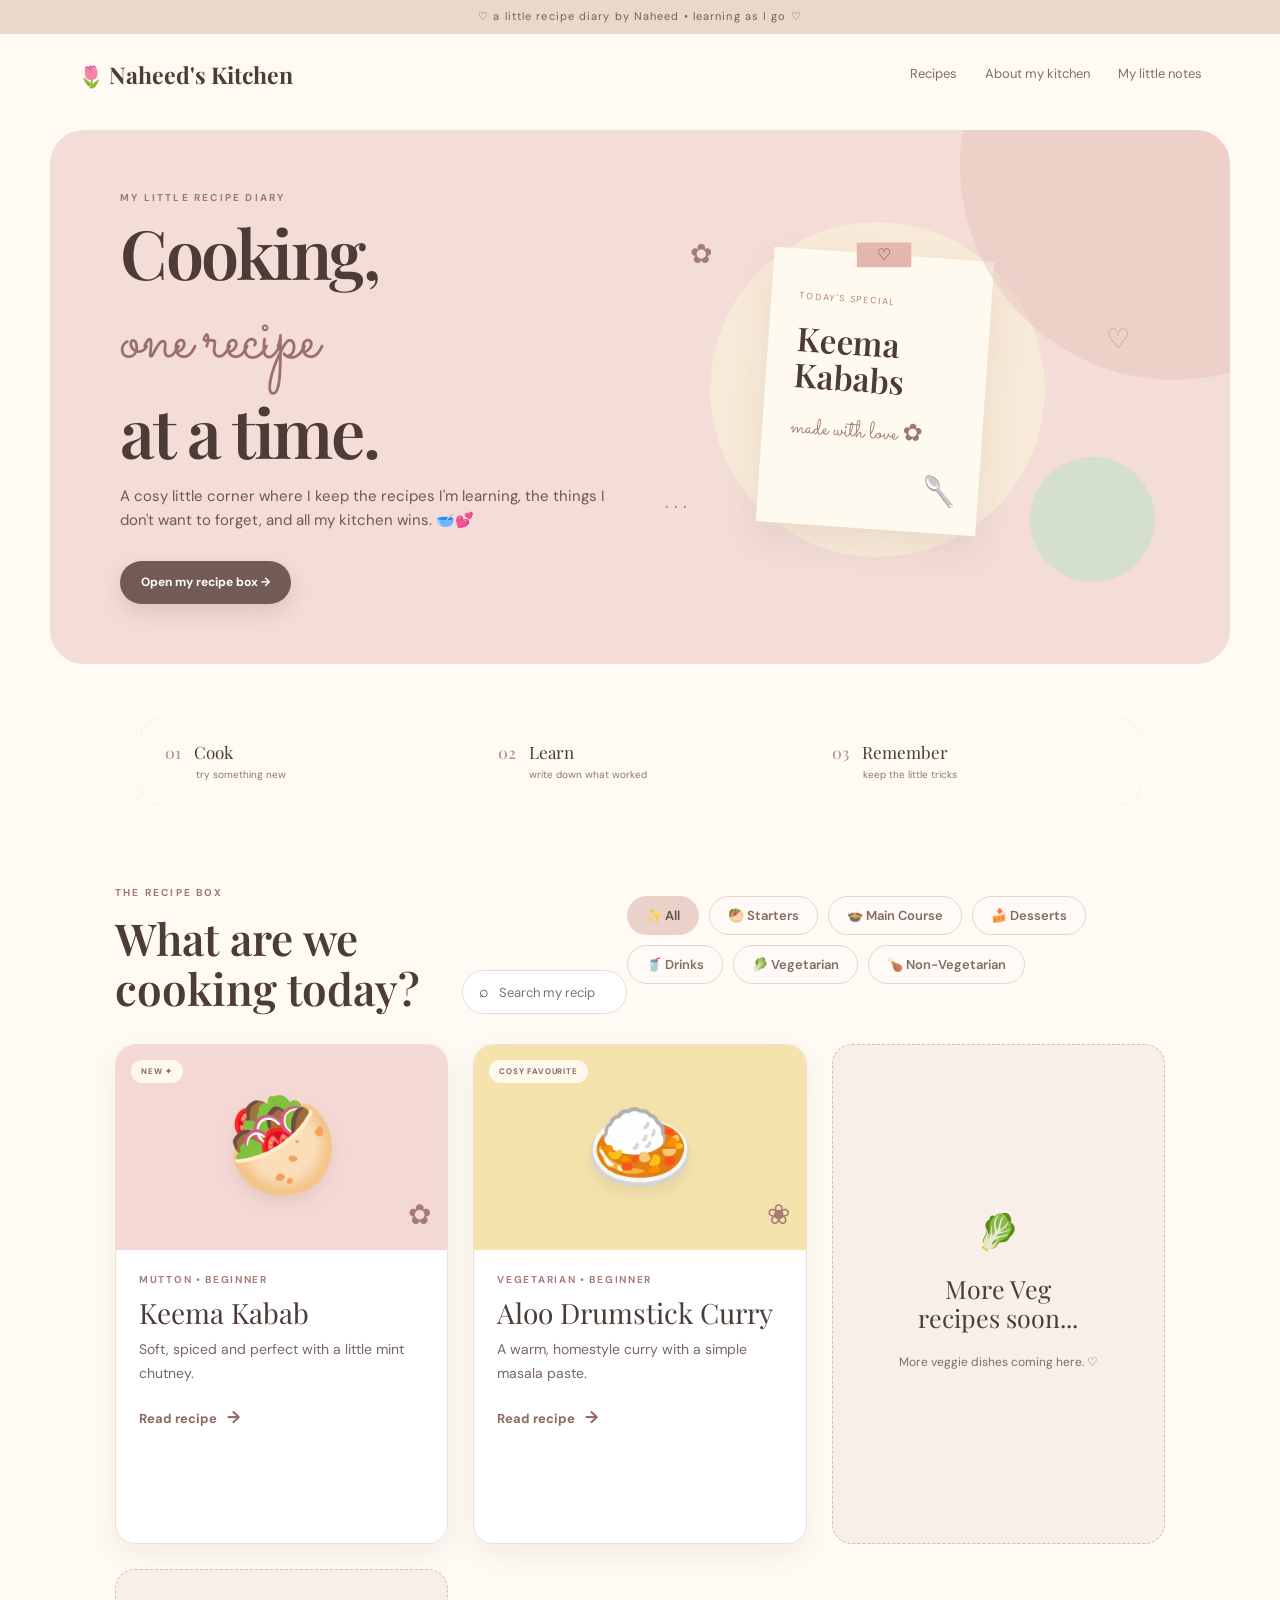
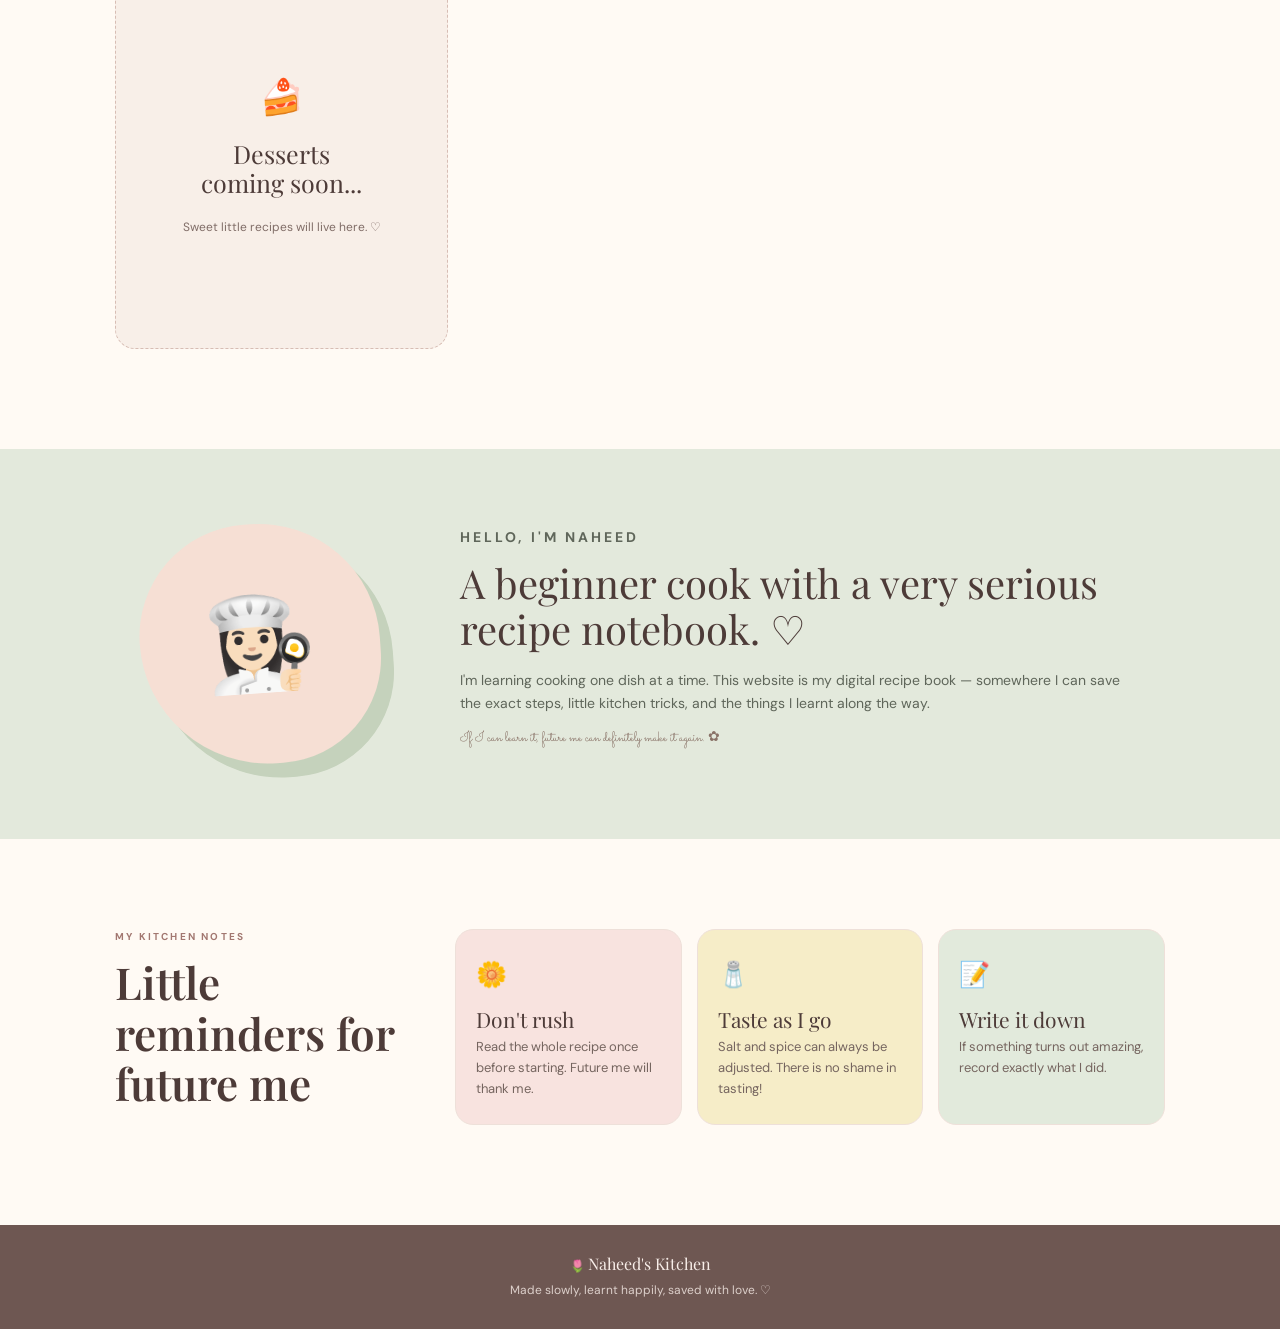
==== commit 8566be40: "Update index.html" ====
--- a/index.html
+++ b/index.html
@@ -8,7 +8,7 @@
 </head>
 <body><div class="top-note">♡ a little recipe diary by Naheed • learning as I go ♡</div><header class="site-header"><a class="logo" href="index.html"><span>🌷</span> Naheed's Kitchen</a><nav>
 <a href="#recipes">Recipes</a>
-<div class="category-menu"><button class="category-button">Categories ⌄</button>
+<div class="category-dropdown"><button class="category-button">Categories ⌄</button>
 <div class="category-dropdown">
   <a href="#recipes" data-filter="all">✨ All Recipes</a>
 
--- a/style.css
+++ b/style.css
@@ -11,3 +11,627 @@
 .category-pills button{border:1px solid #e5d5ce;background:#fffaf5;color:#806b65;border-radius:25px;padding:8px 15px;font:600 11px "DM Sans";cursor:pointer}
 .category-pills button:hover,.category-pills button.active{background:#ead1ca;border-color:#ead1ca;color:#674f4a}
 .category-coming{min-height:380px}
+/* =========================================
+   CATEGORY MENU
+========================================= */
+
+.category-menu {
+  position: relative;
+}
+
+.category-button {
+  border: none;
+  background: transparent;
+  color: var(--muted);
+  font: 600 14px "DM Sans", sans-serif;
+  cursor: pointer;
+  padding: 8px 4px;
+}
+
+.category-dropdown {
+  display: none;
+  position: absolute;
+  top: 38px;
+  left: -25px;
+  min-width: 220px;
+  background: #fffaf5;
+  border: 1px solid #eadbd3;
+  border-radius: 18px;
+  padding: 10px;
+  box-shadow: 0 18px 40px rgba(111,81,73,.15);
+  z-index: 100;
+}
+
+.category-menu:hover .category-dropdown,
+.category-menu:focus-within .category-dropdown {
+  display: block;
+}
+
+.category-dropdown a {
+  display: block;
+  padding: 11px 14px;
+  border-radius: 11px;
+  font-size: 14px;
+  color: #725f59;
+  transition: .2s ease;
+}
+
+.category-dropdown a:hover {
+  background: #f5e2dc;
+  color: #604b46;
+  transform: translateX(2px);
+}
+
+.submenu-title {
+  padding: 12px 14px 5px;
+  font-size: 10px;
+  font-weight: 800;
+  letter-spacing: .16em;
+  color: #a47c74;
+}
+
+
+/* =========================================
+   CATEGORY PILLS
+========================================= */
+
+.category-pills {
+  display: flex;
+  gap: 10px;
+  flex-wrap: wrap;
+  margin: -8px 0 30px;
+}
+
+.category-pills button {
+  border: 1px solid #e5d5ce;
+  background: #fffaf5;
+  color: #806b65;
+  border-radius: 30px;
+  padding: 10px 18px;
+  font: 600 13px "DM Sans", sans-serif;
+  cursor: pointer;
+  transition: .2s ease;
+}
+
+.category-pills button:hover {
+  background: #f5e2dc;
+  transform: translateY(-2px);
+}
+
+.category-pills button.active {
+  background: #ead1ca;
+  border-color: #ead1ca;
+  color: #674f4a;
+}
+
+
+/* =========================================
+   BIGGER, MORE ELEGANT TYPOGRAPHY
+========================================= */
+
+.section-heading h2,
+.notes-title h2 {
+  font-size: 44px;
+}
+
+.card-content h3 {
+  font-size: 28px;
+}
+
+.card-content p:not(.card-category) {
+  font-size: 14px;
+  line-height: 1.7;
+}
+
+.card-category {
+  font-size: 10px;
+}
+
+.read {
+  font-size: 13px;
+}
+
+.about-card h2 {
+  font-size: 40px;
+}
+
+.note h3 {
+  font-size: 21px;
+}
+
+.note p {
+  font-size: 13px;
+}
+
+.recipe-card {
+  min-height: 500px;
+}
+
+
+/* =========================================
+   FILTERED CARDS
+========================================= */
+
+.recipe-card[hidden],
+.category-coming[hidden] {
+  display: none !important;
+}
+
+.no-results[hidden] {
+  display: none !important;
+}
+
+
+/* =========================================
+   MOBILE
+========================================= */
+
+@media (max-width: 850px) {
+
+  .section-heading h2,
+  .notes-title h2 {
+    font-size: 38px;
+  }
+
+  .card-content h3 {
+    font-size: 26px;
+  }
+
+}
+
+@media (max-width: 560px) {
+
+  .category-pills {
+    gap: 7px;
+  }
+
+  .category-pills button {
+    padding: 9px 13px;
+    font-size: 12px;
+  }
+
+  .section-heading h2 {
+    font-size: 32px;
+  }
+
+}
+/* =========================================================
+   RECIPE PAGE — centered, larger & handwritten
+   ========================================================= */
+
+@import url('https://fonts.googleapis.com/css2?family=Kalam:wght@300;400;700&display=swap');
+
+body:has(> main > a[href="../index.html"]) > main {
+  width: min(820px, calc(100% - 48px));
+  margin: 0 auto;
+  padding: 58px 55px 85px;
+  background: rgba(255,253,249,.75);
+}
+
+/* Back link */
+body:has(> main > a[href="../index.html"]) > main > a:first-child {
+  display: inline-block;
+  margin-bottom: 28px;
+  font-size: 14px;
+  font-weight: 600;
+  color: #92716b;
+  padding: 8px 14px;
+  border-radius: 20px;
+  background: #f4e3dd;
+}
+
+/* Small recipe label */
+body:has(> main > a[href="../index.html"]) > main > .eyebrow {
+  font-size: 12px;
+  letter-spacing: .18em;
+  margin: 10px 0 18px;
+}
+
+/* Recipe title */
+body:has(> main > a[href="../index.html"]) > main > h1 {
+  font: 600 43px/1.2 'Playfair Display', serif;
+  margin: 0 0 14px;
+  color: #493936;
+}
+
+/* Intro description */
+body:has(> main > a[href="../index.html"]) > main > p {
+  font: 400 20px/1.8 'Kalam', cursive;
+  color: #685652;
+  margin: 8px 0 25px;
+}
+
+/* Divider */
+body:has(> main > a[href="../index.html"]) > main hr {
+  border: 0;
+  border-top: 1px solid #dfcbc4;
+  margin: 30px 0 34px;
+}
+
+/* Section headings */
+body:has(> main > a[href="../index.html"]) > main h2 {
+  font: 600 29px/1.3 'Playfair Display', serif;
+  color: #58423e;
+  margin: 32px 0 12px;
+}
+
+/* Ingredients + method */
+body:has(> main > a[href="../index.html"]) > main ul,
+body:has(> main > a[href="../index.html"]) > main ol {
+  margin: 14px 0 28px;
+  padding-left: 32px;
+  font: 400 20px/1.85 'Kalam', cursive;
+  color: #62504b;
+}
+
+/* Individual ingredients / steps */
+body:has(> main > a[href="../index.html"]) > main li {
+  padding-left: 6px;
+  margin: 4px 0;
+}
+
+/* Bold words */
+body:has(> main > a[href="../index.html"]) > main strong {
+  font-weight: 700;
+  color: #4f3a36;
+}
+
+/* Beginner note */
+body:has(> main > a[href="../index.html"]) > main h2:last-of-type {
+  margin-top: 42px;
+  padding: 18px 22px 8px;
+  background: #f5e1db;
+  border-radius: 18px 18px 0 0;
+}
+
+body:has(> main > a[href="../index.html"]) > main h2:last-of-type + p {
+  margin-top: 0;
+  padding: 0 22px 22px;
+  background: #f5e1db;
+  border-radius: 0 0 18px 18px;
+}
+
+/* Mobile */
+@media (max-width: 600px) {
+
+  body:has(> main > a[href="../index.html"]) > main {
+    width: calc(100% - 24px);
+    padding: 35px 22px 60px;
+  }
+
+  body:has(> main > a[href="../index.html"]) > main > h1 {
+    font-size: 34px;
+  }
+
+  body:has(> main > a[href="../index.html"]) > main > p,
+  body:has(> main > a[href="../index.html"]) > main ul,
+  body:has(> main > a[href="../index.html"]) > main ol {
+    font-size: 18px;
+    line-height: 1.75;
+  }
+
+  body:has(> main > a[href="../index.html"]) > main h2 {
+    font-size: 25px;
+  }
+}
+/* =====================================================
+   NAHEED'S RECIPE JOURNAL
+   RECIPE PAGE DESIGN
+   ===================================================== */
+
+@import url('https://fonts.googleapis.com/css2?family=Caveat:wght@400;500;600;700&family=Playfair+Display:wght@500;600;700&display=swap');
+
+
+/* MAIN RECIPE PAPER */
+
+.recipe-page {
+  width: min(850px, calc(100% - 40px)) !important;
+  margin: 45px auto 80px !important;
+  padding: 55px 70px 75px !important;
+
+  background: rgba(255, 253, 249, 0.96);
+
+  border-radius: 28px;
+
+  box-shadow:
+    0 12px 40px rgba(111, 81, 73, 0.08);
+
+  color: #55423e;
+
+  font-family: 'Caveat', cursive !important;
+
+  font-size: 21px !important;
+
+  line-height: 1.8 !important;
+}
+
+
+/* BACK TO RECIPES */
+
+.recipe-page > a:first-child {
+  display: inline-block;
+
+  font-family: 'DM Sans', sans-serif !important;
+
+  font-size: 14px !important;
+  font-weight: 600;
+
+  color: #8c6c65;
+
+  background: #f4e3dd;
+
+  padding: 8px 16px;
+
+  border-radius: 30px;
+
+  margin-bottom: 30px;
+
+  transition: .2s ease;
+}
+
+.recipe-page > a:first-child:hover {
+  background: #ead1ca;
+  transform: translateX(-3px);
+}
+
+
+/* RECIPE LABEL */
+
+.recipe-page .eyebrow {
+  font-family: 'DM Sans', sans-serif !important;
+
+  font-size: 11px !important;
+
+  letter-spacing: .2em;
+
+  font-weight: 700;
+
+  color: #a47770;
+
+  margin-bottom: 15px !important;
+}
+
+
+/* BIG RECIPE TITLE */
+
+.recipe-page h1 {
+  font-family: 'Playfair Display', serif !important;
+
+  font-size: 46px !important;
+
+  line-height: 1.15 !important;
+
+  color: #493936;
+
+  margin: 0 0 18px !important;
+
+  text-align: center;
+}
+
+
+/* INTRO DESCRIPTION */
+
+.recipe-page > p {
+  font-family: 'Caveat', cursive !important;
+
+  font-size: 24px !important;
+
+  line-height: 1.5 !important;
+
+  text-align: center;
+
+  color: #76615b;
+
+  margin: 0 auto 30px !important;
+
+  max-width: 650px;
+}
+
+
+/* DIVIDER */
+
+.recipe-page hr {
+  border: 0;
+
+  border-top: 1px solid #dfcbc4;
+
+  margin: 35px 0 40px;
+}
+
+
+/* SECTION HEADINGS */
+
+.recipe-page h2 {
+  font-family: 'Playfair Display', serif !important;
+
+  font-size: 30px !important;
+
+  line-height: 1.3 !important;
+
+  color: #59423e;
+
+  margin: 38px 0 15px !important;
+
+  padding-bottom: 8px;
+
+  border-bottom: 1px solid #eadbd5;
+}
+
+
+/* RECIPE TEXT */
+
+.recipe-page p {
+  font-family: 'Caveat', cursive !important;
+
+  font-size: 22px !important;
+
+  line-height: 1.75 !important;
+
+  color: #64514c;
+}
+
+
+/* INGREDIENTS */
+
+.recipe-page ul {
+  padding-left: 35px !important;
+
+  margin-top: 12px !important;
+}
+
+.recipe-page ul li {
+  font-family: 'Caveat', cursive !important;
+
+  font-size: 21px !important;
+
+  line-height: 1.65 !important;
+
+  margin: 2px 0;
+}
+
+
+/* METHOD */
+
+.recipe-page ol {
+  padding-left: 38px !important;
+
+  margin-top: 15px !important;
+}
+
+.recipe-page ol li {
+  font-family: 'Caveat', cursive !important;
+
+  font-size: 21px !important;
+
+  line-height: 1.7 !important;
+
+  margin-bottom: 8px;
+}
+
+
+/* BOLD WORDS */
+
+.recipe-page strong {
+  color: #4f3b36;
+
+  font-weight: 700;
+}
+
+
+/* BEGINNER NOTES */
+
+.recipe-page h2:last-of-type {
+  background: #f5e2dc;
+
+  border: 0;
+
+  border-radius: 20px 20px 0 0;
+
+  padding: 20px 25px 8px;
+
+  margin-top: 50px !important;
+}
+
+.recipe-page h2:last-of-type + p {
+  background: #f5e2dc;
+
+  border-radius: 0 0 20px 20px;
+
+  padding: 0 25px 25px;
+
+  margin-top: 0 !important;
+}
+
+
+/* MOBILE */
+
+@media (max-width: 700px) {
+
+  .recipe-page {
+    width: calc(100% - 24px) !important;
+
+    margin: 20px auto 50px !important;
+
+    padding: 35px 25px 50px !important;
+
+    font-size: 19px !important;
+  }
+
+  .recipe-page h1 {
+    font-size: 36px !important;
+  }
+
+  .recipe-page h2 {
+    font-size: 26px !important;
+  }
+
+  .recipe-page > p {
+    font-size: 21px !important;
+  }
+
+  .recipe-page ul li,
+  .recipe-page ol li {
+    font-size: 19px !important;
+  }
+}
+@media (max-width: 600px) {
+  .category-filters {
+    margin-top: 18px;
+  }
+
+  .search-box {
+    margin-bottom: 18px;
+  }
+}
+/* ================================
+   MOBILE SEARCH + CATEGORY FIX
+   ================================ */
+
+@media (max-width: 600px) {
+
+  /* Keep the search box on its own row */
+  .search-container,
+  .search-box {
+    width: 100%;
+    display: block;
+    margin-bottom: 22px !important;
+  }
+
+  /* Move category buttons clearly below search */
+  .category-menu {
+    position: relative !important;
+    display: flex !important;
+    flex-wrap: wrap !important;
+    gap: 10px !important;
+    margin-top: 20px !important;
+    padding-top: 8px !important;
+    width: 100% !important;
+    z-index: 2 !important;
+  }
+
+  /* Category buttons */
+  .category-menu a {
+    position: relative !important;
+    display: inline-flex !important;
+    align-items: center !important;
+    justify-content: center !important;
+    min-height: 48px !important;
+    padding: 10px 18px !important;
+    margin: 0 !important;
+    border-radius: 24px !important;
+    white-space: nowrap !important;
+    box-sizing: border-box !important;
+  }
+
+  /* Make sure the category dropdown doesn't overlap */
+  .category-dropdown {
+    position: static !important;
+    width: 100% !important;
+    margin-top: 18px !important;
+  }
+
+  /* Prevent category area from sitting on top of search */
+  .category-button {
+    margin-bottom: 15px !important;
+  }
+}
